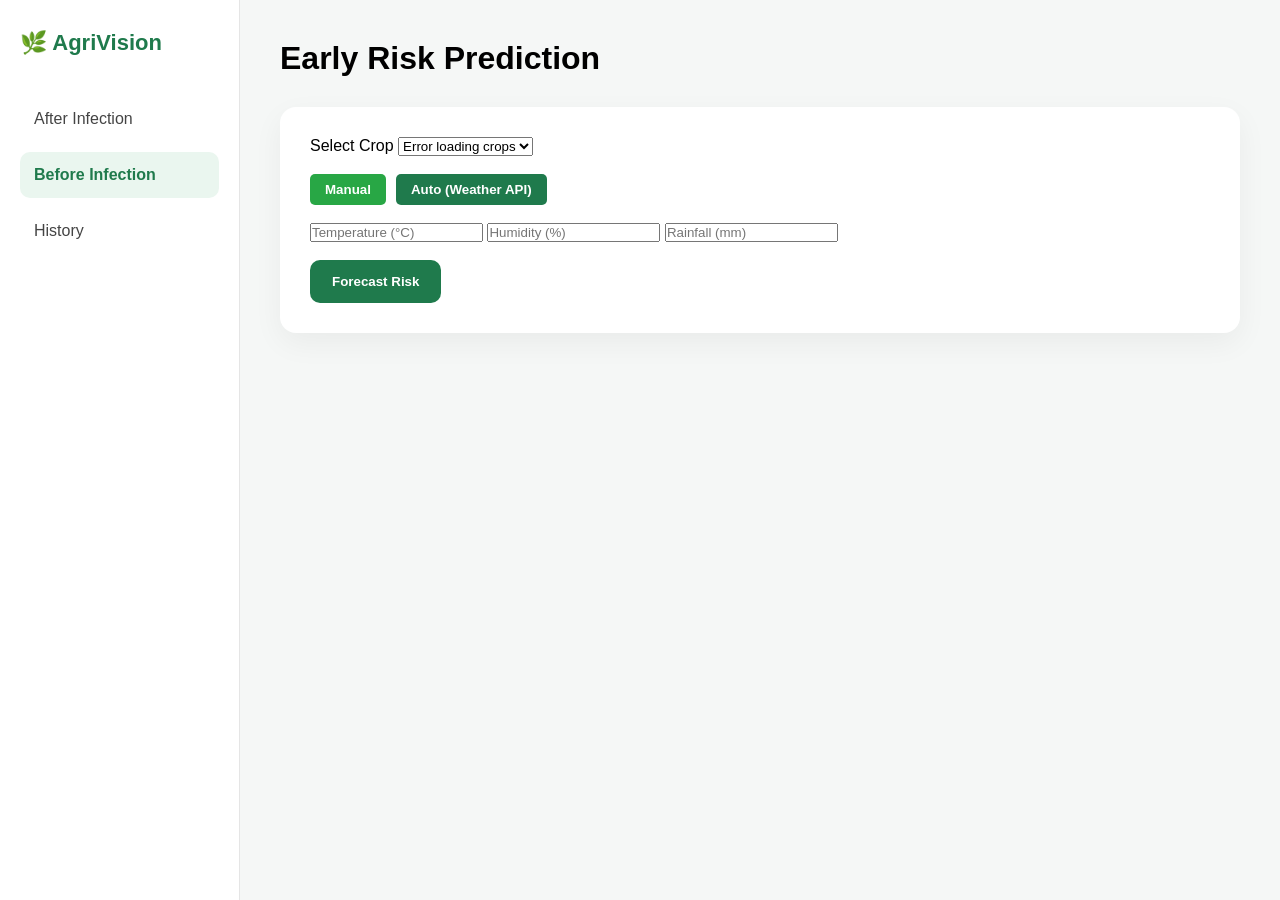
==== frontend/before.html @ c820f47a "Update before.html" ====
<!DOCTYPE html>
<html>
<head>
  <title>AgriVision - Before Infection</title>
  <link rel="stylesheet" href="style.css">
</head>
<body>

<div class="sidebar">
  <div class="logo">🌿 AgriVision</div>
  <a href="index.html" class="nav-item">After Infection</a>
  <a href="before.html" class="nav-item active">Before Infection</a>
  <a href="history.html" class="nav-item">History</a>
</div>

<div class="main">
  <h1>Early Risk Prediction</h1>

  <div class="card">

    <!-- Crop Dropdown -->
    <label>Select Crop</label>
    <select id="crop">
      <option>Loading crops...</option>
    </select>

    <br><br>

    <!-- Mode Toggle -->
    <div class="mode-toggle">
      <button onclick="setManualMode()" id="manualBtn" class="active-mode">
        Manual
      </button>
      <button onclick="setAutoMode()" id="autoBtn">
        Auto (Weather API)
      </button>
    </div>

    <br>

    <!-- MANUAL INPUTS -->
    <div id="manualSection">
      <input type="number" id="temp" placeholder="Temperature (°C)">
      <input type="number" id="humidity" placeholder="Humidity (%)">
      <input type="number" id="rainfall" placeholder="Rainfall (mm)">
    </div>

    <!-- AUTO WEATHER -->
   <div id="autoSection" style="display:none;">
  <button onclick="getCurrentLocationWeather()">
    Use My Current Location
  </button>

  <p id="weatherInfo"></p>
</div>

    <br>

    <button onclick="predictRisk()">Forecast Risk</button>

    <div id="riskResult"></div>

  </div>
</div>

<script src="script.js"></script>
</body>
</html>
---- frontend/style.css ----
* {
  margin: 0;
  padding: 0;
  box-sizing: border-box;
  font-family: "Inter", sans-serif;
}

body {
  display: flex;
  background: #f5f7f6;
}

/* Sidebar */
.sidebar {
  width: 240px;
  height: 100vh;
  background: white;
  padding: 30px 20px;
  border-right: 1px solid #e5e5e5;
}

.logo {
  font-size: 22px;
  font-weight: bold;
  color: #1f7a4c;
  margin-bottom: 40px;
}

.nav-item {
  display: block;
  padding: 14px;
  border-radius: 10px;
  text-decoration: none;
  color: #444;
  margin-bottom: 10px;
  transition: 0.3s ease;
}

.nav-item:hover {
  background: #eaf6ef;
}

.active {
  background: #eaf6ef;
  color: #1f7a4c;
  font-weight: 600;
}

/* Main */
.main {
  flex: 1;
  padding: 40px;
}

h1 {
  font-size: 32px;
  margin-bottom: 30px;
}

/* Card */
.card {
  background: white;
  padding: 30px;
  border-radius: 16px;
  box-shadow: 0px 10px 30px rgba(0,0,0,0.05);
  margin-bottom: 30px;
}

/* Upload */
.upload-box {
  border: 2px dashed #cde8d8;
  padding: 50px;
  text-align: center;
  border-radius: 16px;
  cursor: pointer;
  margin-bottom: 20px;
}

/* Button */
button {
  background: #1f7a4c;
  color: white;
  border: none;
  padding: 14px 22px;
  border-radius: 10px;
  cursor: pointer;
  font-weight: 600;
  transition: 0.3s;
}

button:hover {
  background: #17633d;
}

/* Result Card */
.result-card {
  margin-top: 30px;
  padding: 30px;
  border-radius: 20px;
  color: white;
  display: flex;
  align-items: center;
  justify-content: space-between;
}

.low {
  background: linear-gradient(135deg, #1f7a4c, #2ecc71);
}

.high {
  background: linear-gradient(135deg, #d63031, #ff7675);
}

/* Circular Progress */
.progress-circle {
  width: 140px;
  height: 140px;
  border-radius: 50%;
  background: conic-gradient(#ffffff 0%, rgba(255,255,255,0.2) 0%);
  display: flex;
  align-items: center;
  justify-content: center;
  font-size: 26px;
  font-weight: bold;
}

.progress-container {
  position: relative;
  width: 150px;
  height: 150px;
}

.progress-text {
  position: absolute;
  top: 55px;
  left: 50px;
  font-size: 20px;
  font-weight: bold;
}
.mode-toggle {
  display: flex;
  gap: 10px;
}

.mode-toggle button {
  padding: 8px 15px;
  border: none;
  cursor: pointer;
  border-radius: 5px;
}

.active-mode {
  background-color: #28a745;
  color: white;
}


.upload-box {
  border: 2px dashed #4CAF50;
  padding: 30px;
  text-align: center;
  border-radius: 12px;
  margin-bottom: 20px;
  background-color: #f9fff9;
}

.preview-container {
  margin-top: 20px;
}

.preview-container img {
  max-width: 300px;
  border-radius: 10px;
  box-shadow: 0 4px 12px rgba(0,0,0,0.2);
}
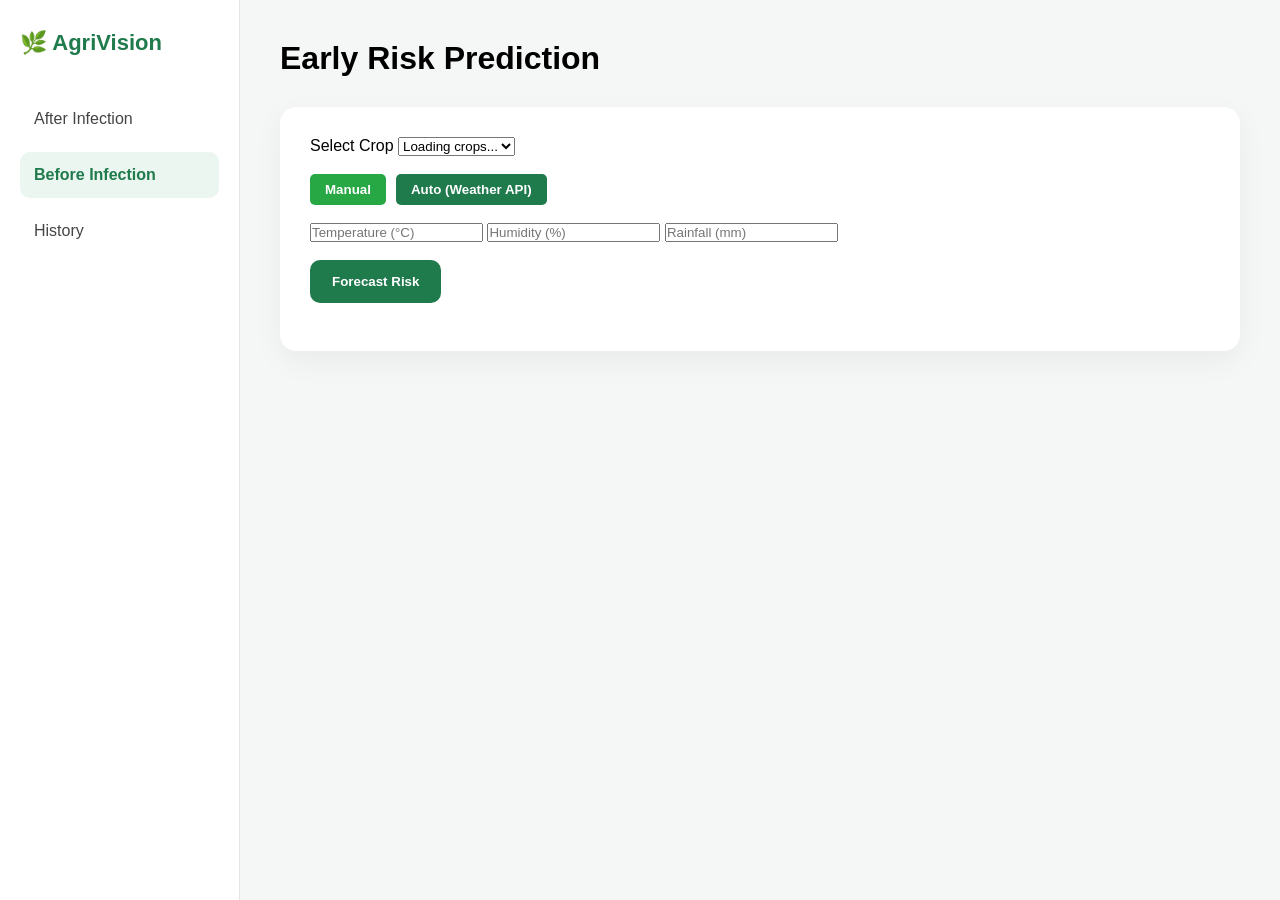
==== commit 75d4cc42: "Update before.html" ====
--- a/frontend/before.html
+++ b/frontend/before.html
@@ -2,6 +2,8 @@
 <html>
 <head>
   <title>AgriVision - Before Infection</title>
+  <meta charset="UTF-8">
+  <meta name="viewport" content="width=device-width, initial-scale=1.0">
   <link rel="stylesheet" href="style.css">
 </head>
 <body>
@@ -18,7 +20,7 @@
 
   <div class="card">
 
-    <!-- Crop Dropdown -->
+    <!-- Dynamic Crop Dropdown (Loaded from /risk_crops/) -->
     <label>Select Crop</label>
     <select id="crop">
       <option>Loading crops...</option>
@@ -28,10 +30,16 @@
 
     <!-- Mode Toggle -->
     <div class="mode-toggle">
-      <button onclick="setManualMode()" id="manualBtn" class="active-mode">
+      <button 
+        onclick="setManualMode()" 
+        id="manualBtn" 
+        class="active-mode">
         Manual
       </button>
-      <button onclick="setAutoMode()" id="autoBtn">
+
+      <button 
+        onclick="setAutoMode()" 
+        id="autoBtn">
         Auto (Weather API)
       </button>
     </div>
@@ -40,23 +48,44 @@
 
     <!-- MANUAL INPUTS -->
     <div id="manualSection">
-      <input type="number" id="temp" placeholder="Temperature (°C)">
-      <input type="number" id="humidity" placeholder="Humidity (%)">
-      <input type="number" id="rainfall" placeholder="Rainfall (mm)">
+      <input 
+        type="number" 
+        id="temp" 
+        placeholder="Temperature (°C)" 
+        step="0.1"
+      >
+      <input 
+        type="number" 
+        id="humidity" 
+        placeholder="Humidity (%)"
+        step="0.1"
+      >
+      <input 
+        type="number" 
+        id="rainfall" 
+        placeholder="Rainfall (mm)"
+        step="0.1"
+      >
     </div>
 
-    <!-- AUTO WEATHER -->
-   <div id="autoSection" style="display:none;">
-  <button onclick="getCurrentLocationWeather()">
-    Use My Current Location
-  </button>
+    <!-- AUTO WEATHER SECTION -->
+    <div id="autoSection" style="display:none;">
+      
+      <button onclick="getCurrentLocationWeather()">
+        Use My Current Location
+      </button>
 
-  <p id="weatherInfo"></p>
-</div>
+      <p id="weatherInfo" style="margin-top:10px;"></p>
+
+    </div>
 
     <br>
 
-    <button onclick="predictRisk()">Forecast Risk</button>
+    <button onclick="predictRisk()">
+      Forecast Risk
+    </button>
+
+    <br><br>
 
     <div id="riskResult"></div>
 
@@ -64,5 +93,6 @@
 </div>
 
 <script src="script.js"></script>
+
 </body>
 </html>
--- a/frontend/style.css
+++ b/frontend/style.css
@@ -173,3 +173,12 @@
   border-radius: 10px;
   box-shadow: 0 4px 12px rgba(0,0,0,0.2);
 }
+
+.history-card {
+  background: #ffffff;
+  padding: 15px;
+  margin-top: 15px;
+  border-radius: 10px;
+  box-shadow: 0 2px 8px rgba(0,0,0,0.1);
+  color: #333;
+}
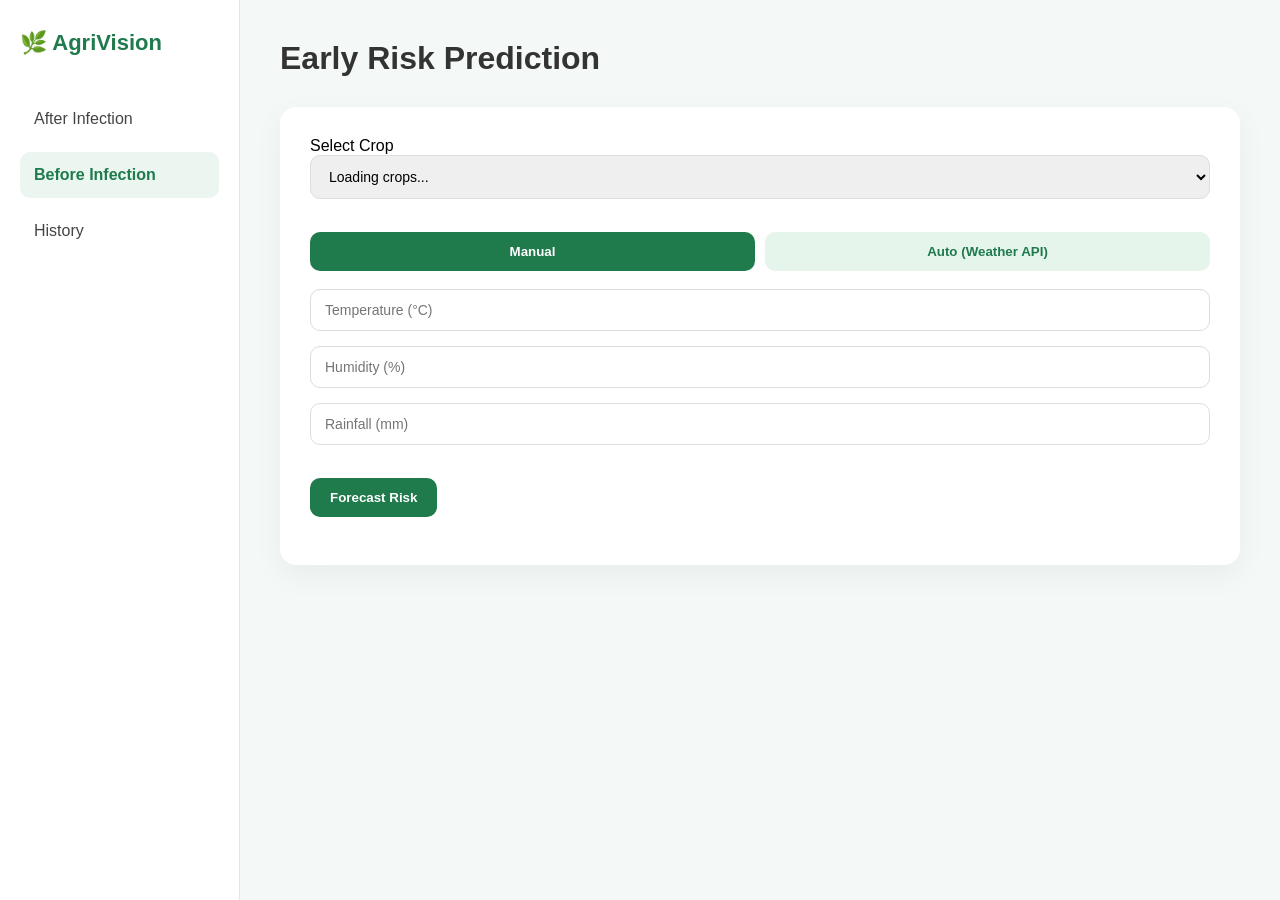
==== commit ced90a21: "Update before.html" ====
--- a/frontend/before.html
+++ b/frontend/before.html
@@ -22,9 +22,9 @@
 
     <!-- Dynamic Crop Dropdown (Loaded from /risk_crops/) -->
     <label>Select Crop</label>
-    <select id="crop">
-      <option>Loading crops...</option>
-    </select>
+<select id="beforeCrop">
+  <option>Loading crops...</option>
+</select>
 
     <br><br>
 
--- a/frontend/style.css
+++ b/frontend/style.css
@@ -1,3 +1,6 @@
+/* =========================
+   GLOBAL
+========================= */
 * {
   margin: 0;
   padding: 0;
@@ -7,21 +10,25 @@
 
 body {
   display: flex;
-  background: #f5f7f6;
-}
-
-/* Sidebar */
+  background: #f4f8f6;
+  min-height: 100vh;
+}
+
+/* =========================
+   SIDEBAR
+========================= */
 .sidebar {
   width: 240px;
-  height: 100vh;
-  background: white;
+  min-height: 100vh;
+  background: #ffffff;
   padding: 30px 20px;
-  border-right: 1px solid #e5e5e5;
+  border-right: 1px solid #e6e6e6;
+  transition: 0.3s;
 }
 
 .logo {
   font-size: 22px;
-  font-weight: bold;
+  font-weight: 700;
   color: #1f7a4c;
   margin-bottom: 40px;
 }
@@ -46,7 +53,9 @@
   font-weight: 600;
 }
 
-/* Main */
+/* =========================
+   MAIN CONTENT
+========================= */
 .main {
   flex: 1;
   padding: 40px;
@@ -55,33 +64,52 @@
 h1 {
   font-size: 32px;
   margin-bottom: 30px;
-}
-
-/* Card */
+  color: #333;
+}
+
+/* =========================
+   CARD
+========================= */
 .card {
-  background: white;
+  background: #ffffff;
   padding: 30px;
   border-radius: 16px;
   box-shadow: 0px 10px 30px rgba(0,0,0,0.05);
   margin-bottom: 30px;
-}
-
-/* Upload */
-.upload-box {
-  border: 2px dashed #cde8d8;
-  padding: 50px;
-  text-align: center;
-  border-radius: 16px;
-  cursor: pointer;
-  margin-bottom: 20px;
-}
-
-/* Button */
+  transition: 0.3s;
+}
+
+.card:hover {
+  transform: translateY(-2px);
+}
+
+/* =========================
+   INPUTS
+========================= */
+input, select {
+  width: 100%;
+  padding: 12px 14px;
+  margin-bottom: 15px;
+  border-radius: 10px;
+  border: 1px solid #ddd;
+  font-size: 14px;
+  outline: none;
+  transition: 0.2s;
+}
+
+input:focus, select:focus {
+  border-color: #1f7a4c;
+  box-shadow: 0 0 0 3px rgba(31,122,76,0.1);
+}
+
+/* =========================
+   BUTTON
+========================= */
 button {
   background: #1f7a4c;
   color: white;
   border: none;
-  padding: 14px 22px;
+  padding: 12px 20px;
   border-radius: 10px;
   cursor: pointer;
   font-weight: 600;
@@ -90,17 +118,67 @@
 
 button:hover {
   background: #17633d;
-}
-
-/* Result Card */
+  transform: translateY(-2px);
+}
+
+/* =========================
+   MODE TOGGLE
+========================= */
+.mode-toggle {
+  display: flex;
+  gap: 10px;
+}
+
+.mode-toggle button {
+  flex: 1;
+  background: #e6f5ec;
+  color: #1f7a4c;
+}
+
+.active-mode {
+  background-color: #1f7a4c !important;
+  color: white !important;
+}
+
+/* =========================
+   UPLOAD BOX
+========================= */
+.upload-box {
+  border: 2px dashed #4CAF50;
+  padding: 40px;
+  text-align: center;
+  border-radius: 16px;
+  margin-bottom: 20px;
+  background-color: #f9fff9;
+  transition: 0.3s;
+}
+
+.upload-box:hover {
+  background-color: #f0fff5;
+}
+
+.preview-container {
+  margin-top: 20px;
+}
+
+.preview-container img {
+  max-width: 300px;
+  border-radius: 12px;
+  box-shadow: 0 6px 18px rgba(0,0,0,0.15);
+}
+
+/* =========================
+   RESULT CARD
+========================= */
 .result-card {
   margin-top: 30px;
-  padding: 30px;
-  border-radius: 20px;
+  padding: 25px;
+  border-radius: 18px;
   color: white;
   display: flex;
   align-items: center;
   justify-content: space-between;
+  animation: fadeIn 0.4s ease-in-out;
 }
 
 .low {
@@ -111,74 +189,78 @@
   background: linear-gradient(135deg, #d63031, #ff7675);
 }
 
-/* Circular Progress */
+/* =========================
+   PROGRESS CIRCLE
+========================= */
 .progress-circle {
-  width: 140px;
-  height: 140px;
+  width: 120px;
+  height: 120px;
   border-radius: 50%;
-  background: conic-gradient(#ffffff 0%, rgba(255,255,255,0.2) 0%);
+  background: conic-gradient(
+    rgba(255,255,255,0.9) var(--percent),
+    rgba(255,255,255,0.2) var(--percent)
+  );
   display: flex;
   align-items: center;
   justify-content: center;
-  font-size: 26px;
+  font-size: 22px;
   font-weight: bold;
 }
 
-.progress-container {
-  position: relative;
-  width: 150px;
-  height: 150px;
-}
-
-.progress-text {
-  position: absolute;
-  top: 55px;
-  left: 50px;
-  font-size: 20px;
-  font-weight: bold;
-}
-.mode-toggle {
-  display: flex;
-  gap: 10px;
-}
-
-.mode-toggle button {
-  padding: 8px 15px;
-  border: none;
-  cursor: pointer;
-  border-radius: 5px;
-}
-
-.active-mode {
-  background-color: #28a745;
-  color: white;
-}
-
-
-.upload-box {
-  border: 2px dashed #4CAF50;
-  padding: 30px;
-  text-align: center;
-  border-radius: 12px;
-  margin-bottom: 20px;
-  background-color: #f9fff9;
-}
-
-.preview-container {
-  margin-top: 20px;
-}
-
-.preview-container img {
-  max-width: 300px;
-  border-radius: 10px;
-  box-shadow: 0 4px 12px rgba(0,0,0,0.2);
-}
-
+/* =========================
+   HISTORY
+========================= */
 .history-card {
   background: #ffffff;
-  padding: 15px;
+  padding: 20px;
   margin-top: 15px;
-  border-radius: 10px;
-  box-shadow: 0 2px 8px rgba(0,0,0,0.1);
+  border-radius: 14px;
+  box-shadow: 0 3px 10px rgba(0,0,0,0.08);
   color: #333;
-}
+  transition: 0.3s;
+}
+
+.history-card:hover {
+  transform: translateY(-3px);
+}
+
+/* =========================
+   ANIMATIONS
+========================= */
+@keyframes fadeIn {
+  from { opacity: 0; transform: translateY(10px); }
+  to { opacity: 1; transform: translateY(0); }
+}
+
+/* =========================
+   RESPONSIVE DESIGN
+========================= */
+@media (max-width: 768px) {
+
+  body {
+    flex-direction: column;
+  }
+
+  .sidebar {
+    width: 100%;
+    height: auto;
+    display: flex;
+    justify-content: space-around;
+    border-right: none;
+    border-bottom: 1px solid #e6e6e6;
+  }
+
+  .main {
+    padding: 20px;
+  }
+
+  .result-card {
+    flex-direction: column;
+    text-align: center;
+    gap: 15px;
+  }
+
+  .progress-circle {
+    margin-bottom: 10px;
+  }
+}
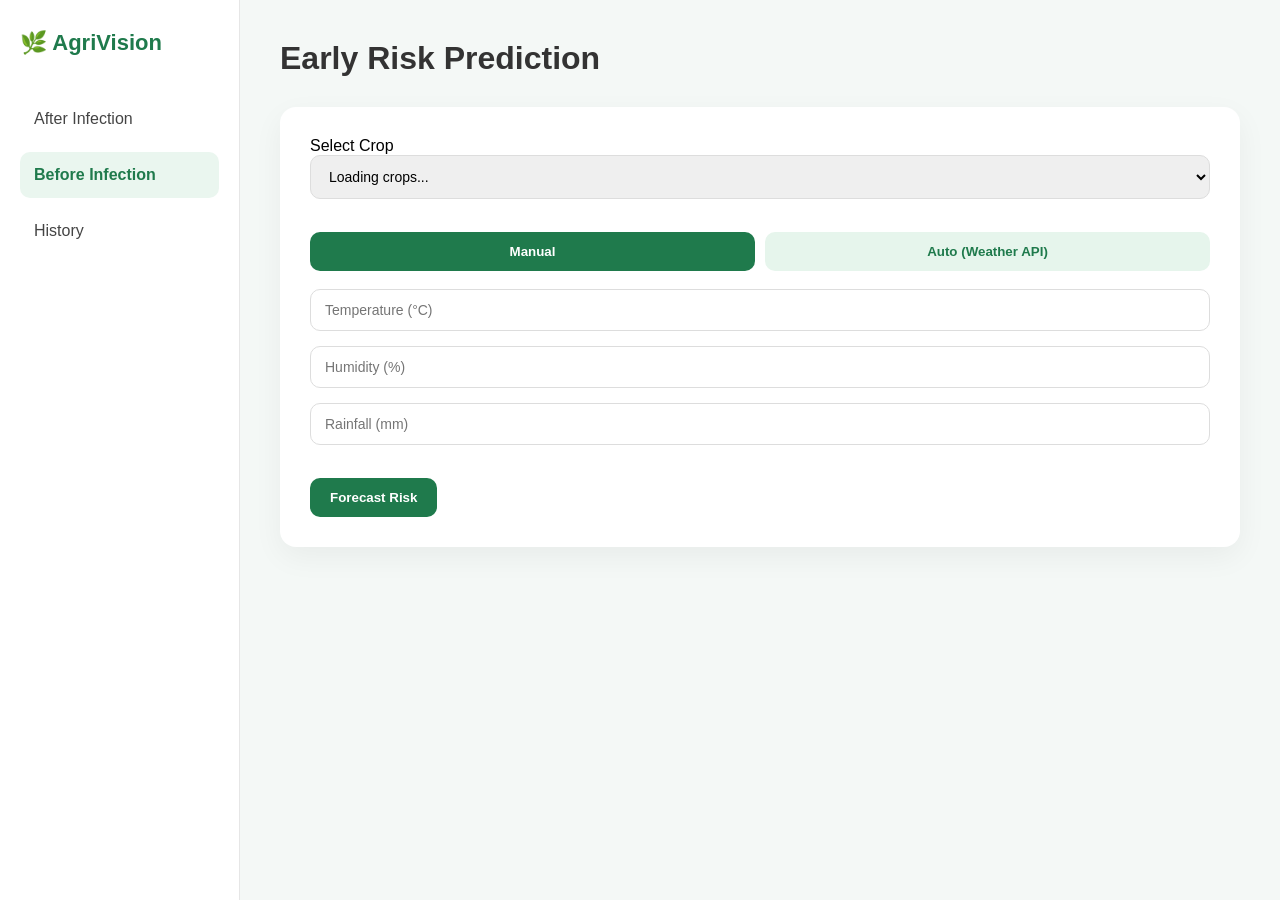
==== commit 28ccc798: "Update before.html" ====
--- a/frontend/before.html
+++ b/frontend/before.html
@@ -2,8 +2,6 @@
 <html>
 <head>
   <title>AgriVision - Before Infection</title>
-  <meta charset="UTF-8">
-  <meta name="viewport" content="width=device-width, initial-scale=1.0">
   <link rel="stylesheet" href="style.css">
 </head>
 <body>
@@ -20,26 +18,20 @@
 
   <div class="card">
 
-    <!-- Dynamic Crop Dropdown (Loaded from /risk_crops/) -->
+    <!-- Crop Dropdown -->
     <label>Select Crop</label>
-<select id="beforeCrop">
-  <option>Loading crops...</option>
-</select>
+    <select id="crop">
+      <option>Loading crops...</option>
+    </select>
 
     <br><br>
 
     <!-- Mode Toggle -->
     <div class="mode-toggle">
-      <button 
-        onclick="setManualMode()" 
-        id="manualBtn" 
-        class="active-mode">
+      <button onclick="setManualMode()" id="manualBtn" class="active-mode">
         Manual
       </button>
-
-      <button 
-        onclick="setAutoMode()" 
-        id="autoBtn">
+      <button onclick="setAutoMode()" id="autoBtn">
         Auto (Weather API)
       </button>
     </div>
@@ -48,44 +40,23 @@
 
     <!-- MANUAL INPUTS -->
     <div id="manualSection">
-      <input 
-        type="number" 
-        id="temp" 
-        placeholder="Temperature (°C)" 
-        step="0.1"
-      >
-      <input 
-        type="number" 
-        id="humidity" 
-        placeholder="Humidity (%)"
-        step="0.1"
-      >
-      <input 
-        type="number" 
-        id="rainfall" 
-        placeholder="Rainfall (mm)"
-        step="0.1"
-      >
+      <input type="number" id="temp" placeholder="Temperature (°C)">
+      <input type="number" id="humidity" placeholder="Humidity (%)">
+      <input type="number" id="rainfall" placeholder="Rainfall (mm)">
     </div>
 
-    <!-- AUTO WEATHER SECTION -->
-    <div id="autoSection" style="display:none;">
-      
-      <button onclick="getCurrentLocationWeather()">
-        Use My Current Location
-      </button>
+    <!-- AUTO WEATHER -->
+   <div id="autoSection" style="display:none;">
+  <button onclick="getCurrentLocationWeather()">
+    Use My Current Location
+  </button>
 
-      <p id="weatherInfo" style="margin-top:10px;"></p>
-
-    </div>
+  <p id="weatherInfo"></p>
+</div>
 
     <br>
 
-    <button onclick="predictRisk()">
-      Forecast Risk
-    </button>
-
-    <br><br>
+    <button onclick="predictRisk()">Forecast Risk</button>
 
     <div id="riskResult"></div>
 
@@ -93,6 +64,5 @@
 </div>
 
 <script src="script.js"></script>
-
 </body>
 </html>
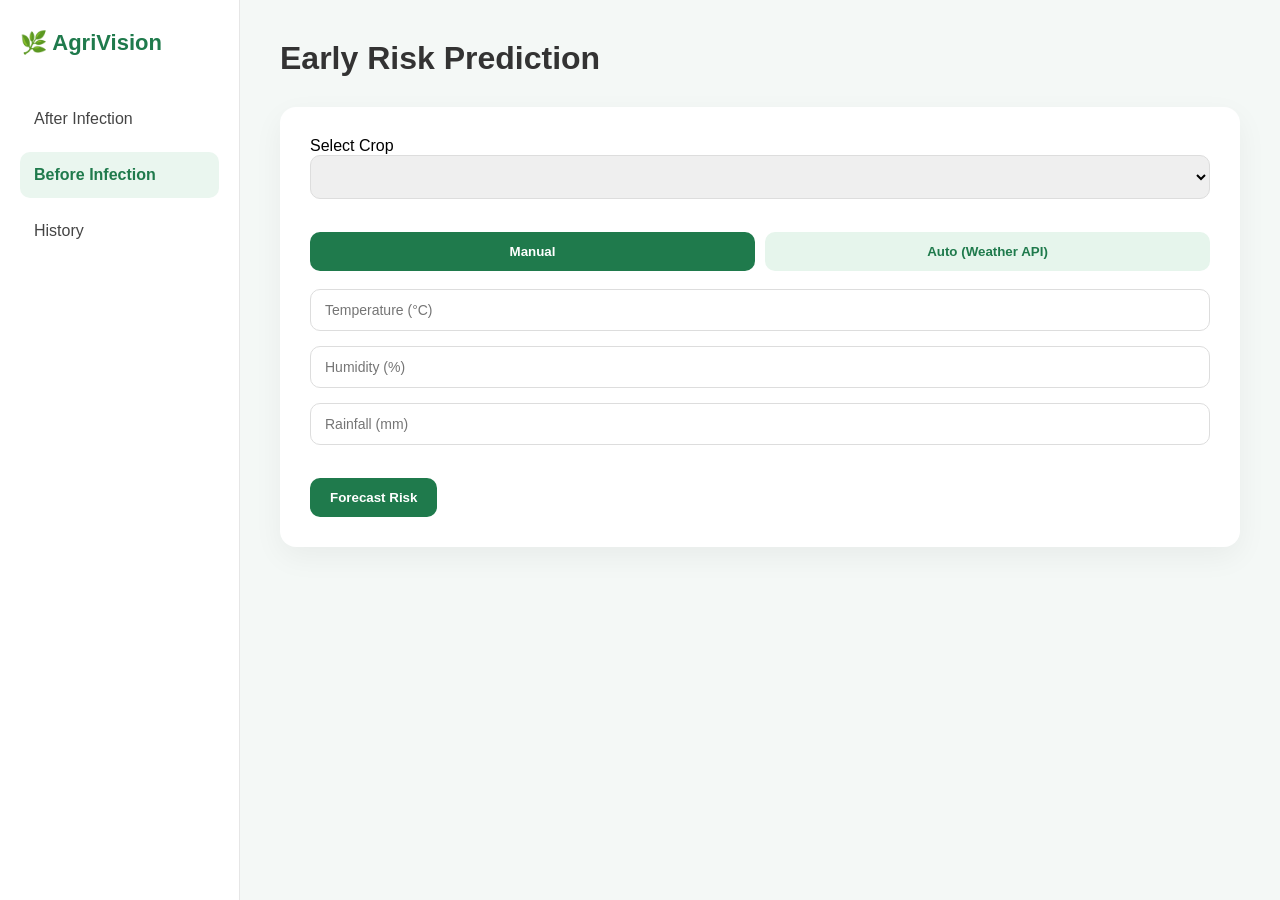
==== commit 61ff25fd: "Update before.html" ====
--- a/frontend/before.html
+++ b/frontend/before.html
@@ -20,9 +20,7 @@
 
     <!-- Crop Dropdown -->
     <label>Select Crop</label>
-    <select id="crop">
-      <option>Loading crops...</option>
-    </select>
+    <select id="crop"></select>
 
     <br><br>
 
@@ -46,16 +44,14 @@
     </div>
 
     <!-- AUTO WEATHER -->
-   <div id="autoSection" style="display:none;">
-  <button onclick="getCurrentLocationWeather()">
-    Use My Current Location
-  </button>
+    <div id="autoSection" style="display:none;">
+      <input type="text" id="city" placeholder="Enter City Name">
+      <button onclick="getWeather()">Fetch Weather</button>
 
-  <p id="weatherInfo"></p>
-</div>
+      <p id="weatherInfo"></p>
+    </div>
 
     <br>
-
     <button onclick="predictRisk()">Forecast Risk</button>
 
     <div id="riskResult"></div>
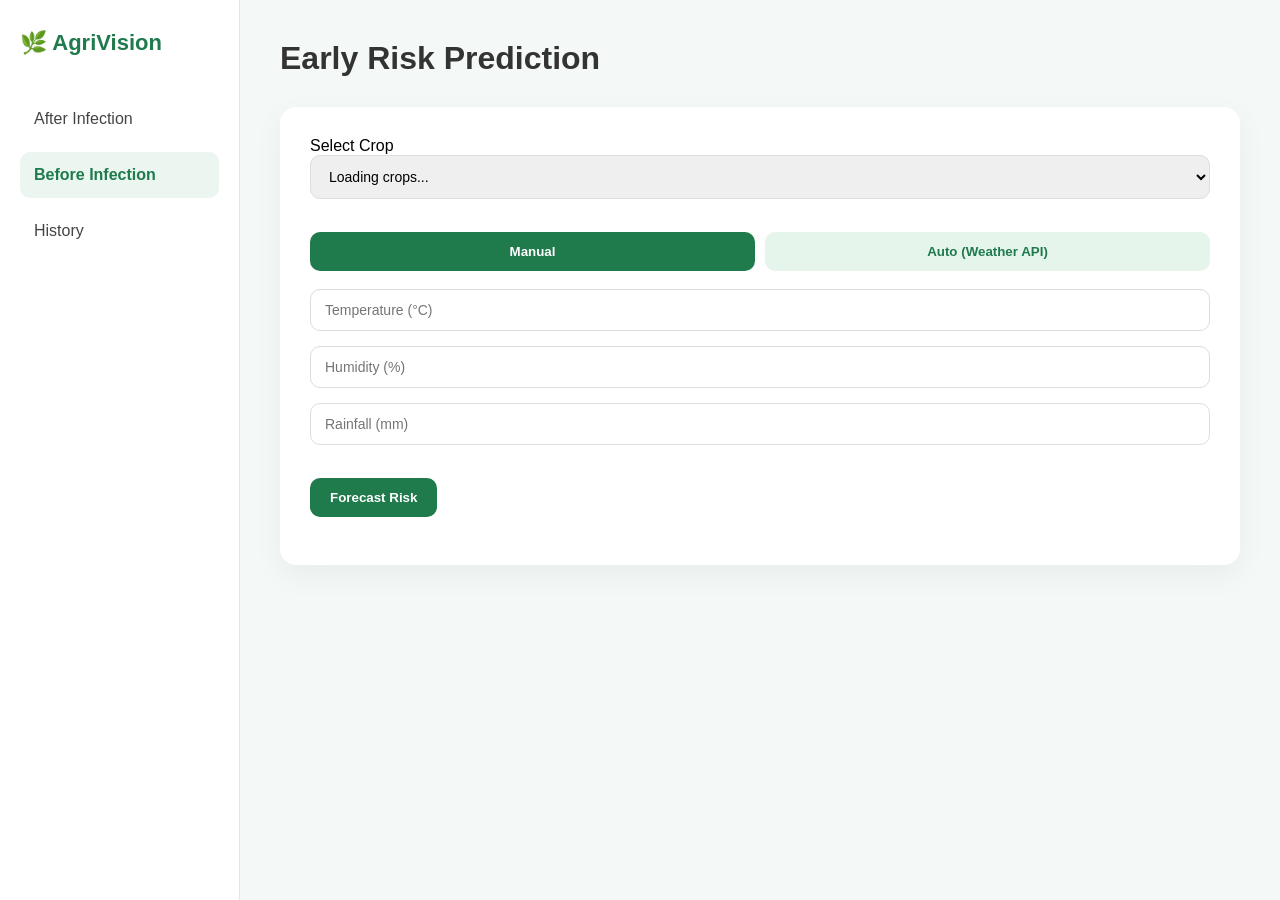
==== commit 3fc68a11: "Update before.html" ====
--- a/frontend/before.html
+++ b/frontend/before.html
@@ -2,6 +2,8 @@
 <html>
 <head>
   <title>AgriVision - Before Infection</title>
+  <meta charset="UTF-8">
+  <meta name="viewport" content="width=device-width, initial-scale=1.0">
   <link rel="stylesheet" href="style.css">
 </head>
 <body>
@@ -18,18 +20,26 @@
 
   <div class="card">
 
-    <!-- Crop Dropdown -->
+    <!-- Dynamic Crop Dropdown (Loaded from /risk_crops/) -->
     <label>Select Crop</label>
-    <select id="crop"></select>
+    <select id="crop">
+      <option>Loading crops...</option>
+    </select>
 
     <br><br>
 
     <!-- Mode Toggle -->
     <div class="mode-toggle">
-      <button onclick="setManualMode()" id="manualBtn" class="active-mode">
+      <button 
+        onclick="setManualMode()" 
+        id="manualBtn" 
+        class="active-mode">
         Manual
       </button>
-      <button onclick="setAutoMode()" id="autoBtn">
+
+      <button 
+        onclick="setAutoMode()" 
+        id="autoBtn">
         Auto (Weather API)
       </button>
     </div>
@@ -38,21 +48,44 @@
 
     <!-- MANUAL INPUTS -->
     <div id="manualSection">
-      <input type="number" id="temp" placeholder="Temperature (°C)">
-      <input type="number" id="humidity" placeholder="Humidity (%)">
-      <input type="number" id="rainfall" placeholder="Rainfall (mm)">
+      <input 
+        type="number" 
+        id="temp" 
+        placeholder="Temperature (°C)" 
+        step="0.1"
+      >
+      <input 
+        type="number" 
+        id="humidity" 
+        placeholder="Humidity (%)"
+        step="0.1"
+      >
+      <input 
+        type="number" 
+        id="rainfall" 
+        placeholder="Rainfall (mm)"
+        step="0.1"
+      >
     </div>
 
-    <!-- AUTO WEATHER -->
+    <!-- AUTO WEATHER SECTION -->
     <div id="autoSection" style="display:none;">
-      <input type="text" id="city" placeholder="Enter City Name">
-      <button onclick="getWeather()">Fetch Weather</button>
+      
+      <button onclick="getCurrentLocationWeather()">
+        Use My Current Location
+      </button>
 
-      <p id="weatherInfo"></p>
+      <p id="weatherInfo" style="margin-top:10px;"></p>
+
     </div>
 
     <br>
-    <button onclick="predictRisk()">Forecast Risk</button>
+
+    <button onclick="predictRisk()">
+      Forecast Risk
+    </button>
+
+    <br><br>
 
     <div id="riskResult"></div>
 
@@ -60,5 +93,6 @@
 </div>
 
 <script src="script.js"></script>
+
 </body>
 </html>
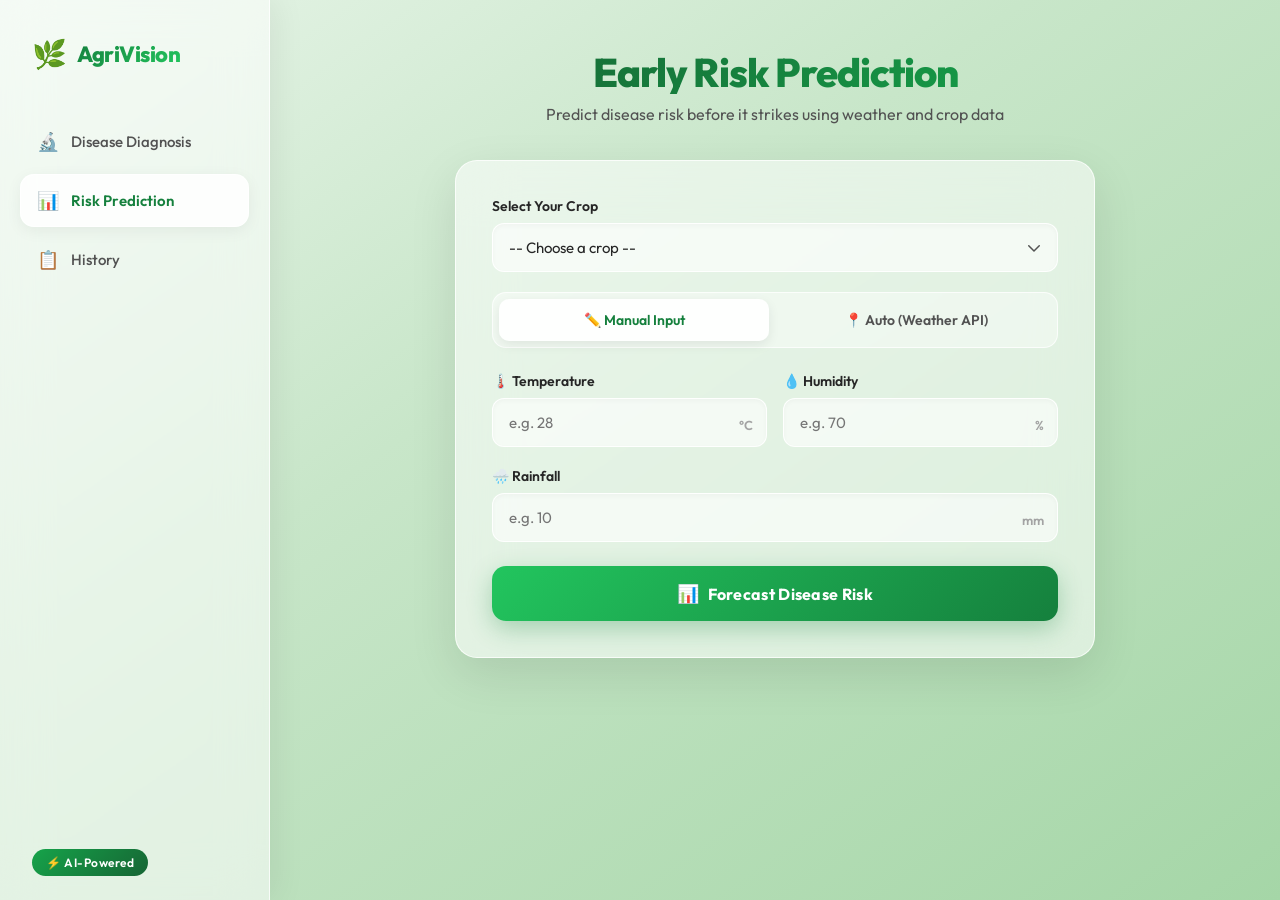
==== commit 8416960b: "feat(dev): Full client-side AI rebuild - Convert app to 100% browser-based AI (no backend required) " ====
--- a/frontend/before.html
+++ b/frontend/before.html
@@ -1,98 +1,141 @@
 <!DOCTYPE html>
-<html>
+<html lang="en">
 <head>
-  <title>AgriVision - Before Infection</title>
   <meta charset="UTF-8">
   <meta name="viewport" content="width=device-width, initial-scale=1.0">
+  <meta name="description" content="AgriVision AI – Predict crop disease risk using weather conditions before infection occurs.">
+  <title>AgriVision – Risk Prediction</title>
+  <link rel="preconnect" href="https://fonts.googleapis.com">
+  <link href="https://fonts.googleapis.com/css2?family=Outfit:wght@300;400;500;600;700;800&display=swap" rel="stylesheet">
   <link rel="stylesheet" href="style.css">
 </head>
 <body>
 
-<div class="sidebar">
-  <div class="logo">🌿 AgriVision</div>
-  <a href="index.html" class="nav-item">After Infection</a>
-  <a href="before.html" class="nav-item active">Before Infection</a>
-  <a href="history.html" class="nav-item">History</a>
+<!-- Sidebar -->
+<nav class="sidebar" id="sidebar">
+  <div class="logo">
+    <span class="logo-icon">🌿</span>
+    <span class="logo-text">AgriVision</span>
+  </div>
+  <div class="nav-group">
+    <a href="index.html" class="nav-item" id="nav-after">
+      <span class="nav-icon">🔬</span>
+      <span>Disease Diagnosis</span>
+    </a>
+    <a href="before.html" class="nav-item active" id="nav-before">
+      <span class="nav-icon">📊</span>
+      <span>Risk Prediction</span>
+    </a>
+    <a href="history.html" class="nav-item" id="nav-history">
+      <span class="nav-icon">📋</span>
+      <span>History</span>
+    </a>
+  </div>
+  <div class="sidebar-footer">
+    <span class="badge-ai">⚡ AI-Powered</span>
+  </div>
+</nav>
+
+<!-- Mobile Header -->
+<div class="mobile-header">
+  <button class="hamburger" onclick="toggleSidebar()" id="hamburgerBtn" aria-label="Toggle menu">
+    <span></span><span></span><span></span>
+  </button>
+  <div class="logo logo-mobile">🌿 AgriVision</div>
 </div>
+<div class="sidebar-overlay" id="sidebarOverlay" onclick="closeSidebar()"></div>
 
-<div class="main">
-  <h1>Early Risk Prediction</h1>
+<!-- Main Content -->
+<main class="main">
+  <div class="page-header">
+    <h1>Early Risk Prediction</h1>
+    <p class="page-subtitle">Predict disease risk before it strikes using weather and crop data</p>
+  </div>
 
   <div class="card">
-
-    <!-- Dynamic Crop Dropdown (Loaded from /risk_crops/) -->
-    <label>Select Crop</label>
-    <select id="crop">
-      <option>Loading crops...</option>
-    </select>
-
-    <br><br>
+    <!-- Crop Selector -->
+    <div class="input-group">
+      <label for="crop">Select Your Crop</label>
+      <select id="crop">
+        <option value="">-- Choose a crop --</option>
+      </select>
+    </div>
 
     <!-- Mode Toggle -->
     <div class="mode-toggle">
-      <button 
-        onclick="setManualMode()" 
-        id="manualBtn" 
-        class="active-mode">
-        Manual
+      <button class="mode-btn active-mode" id="manualBtn" onclick="setManualMode()">
+        ✏️ Manual Input
       </button>
-
-      <button 
-        onclick="setAutoMode()" 
-        id="autoBtn">
-        Auto (Weather API)
+      <button class="mode-btn" id="autoBtn" onclick="setAutoMode()">
+        📍 Auto (Weather API)
       </button>
     </div>
 
-    <br>
-
-    <!-- MANUAL INPUTS -->
-    <div id="manualSection">
-      <input 
-        type="number" 
-        id="temp" 
-        placeholder="Temperature (°C)" 
-        step="0.1"
-      >
-      <input 
-        type="number" 
-        id="humidity" 
-        placeholder="Humidity (%)"
-        step="0.1"
-      >
-      <input 
-        type="number" 
-        id="rainfall" 
-        placeholder="Rainfall (mm)"
-        step="0.1"
-      >
+    <!-- Manual Inputs -->
+    <div id="manualSection" class="weather-section">
+      <div class="input-row">
+        <div class="input-group">
+          <label for="temp">🌡️ Temperature</label>
+          <input type="number" id="temp" placeholder="e.g. 28" step="0.1" min="-20" max="60">
+          <span class="input-unit">°C</span>
+        </div>
+        <div class="input-group">
+          <label for="humidity">💧 Humidity</label>
+          <input type="number" id="humidity" placeholder="e.g. 70" step="0.1" min="0" max="100">
+          <span class="input-unit">%</span>
+        </div>
+      </div>
+      <div class="input-group">
+        <label for="rainfall">🌧️ Rainfall</label>
+        <input type="number" id="rainfall" placeholder="e.g. 10" step="0.1" min="0" max="500">
+        <span class="input-unit">mm</span>
+      </div>
     </div>
 
-    <!-- AUTO WEATHER SECTION -->
-    <div id="autoSection" style="display:none;">
-      
-      <button onclick="getCurrentLocationWeather()">
-        Use My Current Location
+    <!-- Auto Weather Section -->
+    <div id="autoSection" style="display:none;" class="weather-section">
+      <button class="btn-secondary" onclick="getCurrentLocationWeather()">
+        📍 Use My Current Location
       </button>
-
-      <p id="weatherInfo" style="margin-top:10px;"></p>
-
+      <div class="weather-card" id="weatherCard" style="display:none;">
+        <div class="weather-item" id="weatherInfo"></div>
+        <div class="weather-grid">
+          <div class="weather-stat">
+            <span class="stat-label">Temperature</span>
+            <span class="stat-value" id="tempDisplay">--</span>
+          </div>
+          <div class="weather-stat">
+            <span class="stat-label">Humidity</span>
+            <span class="stat-value" id="humDisplay">--</span>
+          </div>
+          <div class="weather-stat">
+            <span class="stat-label">Rainfall</span>
+            <span class="stat-value" id="rainDisplay">--</span>
+          </div>
+        </div>
+        <input type="hidden" id="temp">
+        <input type="hidden" id="humidity">
+        <input type="hidden" id="rainfall">
+      </div>
     </div>
 
-    <br>
-
-    <button onclick="predictRisk()">
-      Forecast Risk
+    <button class="btn-primary" onclick="predictRisk()">
+      <span class="btn-icon">📊</span> Forecast Disease Risk
     </button>
 
-    <br><br>
+    <!-- Loading -->
+    <div class="spinner-container" id="riskSpinner" style="display:none;">
+      <div class="spinner"></div>
+      <p>Analyzing risk factors...</p>
+    </div>
 
+    <!-- Result -->
     <div id="riskResult"></div>
+  </div>
+</main>
 
-  </div>
-</div>
-
+<script src="disease_data.js"></script>
+<script src="risk_model.js"></script>
 <script src="script.js"></script>
-
 </body>
 </html>
--- a/frontend/style.css
+++ b/frontend/style.css
@@ -1,266 +1,838 @@
-/* =========================
-   GLOBAL
-========================= */
-* {
-  margin: 0;
+@import url('https://fonts.googleapis.com/css2?family=Outfit:wght@300;400;500;600;700;800&display=swap');
+
+/* =============================================
+   DESIGN TOKENS
+============================================= */
+:root {
+  --green-50:  #f0fdf4;
+  --green-100: #dcfce7;
+  --green-200: #bbf7d0;
+  --green-400: #4ade80;
+  --green-500: #22c55e;
+  --green-600: #16a34a;
+  --green-700: #15803d;
+  --green-800: #166534;
+  --green-900: #14532d;
+
+  --red-400: #f87171;
+  --red-500: #ef4444;
+  --red-600: #dc2626;
+
+  --amber-400: #fbbf24;
+  --amber-500: #f59e0b;
+
+  --neutral-50:  #fafafa;
+  --neutral-100: #f5f5f5;
+  --neutral-200: #e5e5e5;
+  --neutral-400: #a3a3a3;
+  --neutral-600: #525252;
+  --neutral-800: #262626;
+  --neutral-900: #171717;
+
+  --sidebar-w: 270px;
+  --card-radius: 22px;
+  --glass: rgba(255,255,255,0.55);
+  --glass-border: rgba(255,255,255,0.75);
+  --glass-shadow: 0 16px 48px rgba(0,0,0,0.10);
+  --transition: all 0.3s cubic-bezier(0.4,0,0.2,1);
+}
+
+/* =============================================
+   GLOBAL RESET
+============================================= */
+*, *::before, *::after {
+  margin: 0; padding: 0;
+  box-sizing: border-box;
+}
+
+html { scroll-behavior: smooth; }
+
+body {
+  font-family: 'Outfit', sans-serif;
+  display: flex;
+  min-height: 100vh;
+  background: linear-gradient(145deg, #e8f5e9 0%, #c8e6c9 40%, #a5d6a7 100%);
+  background-attachment: fixed;
+  color: var(--neutral-800);
+  overflow-x: hidden;
+}
+
+/* =============================================
+   SIDEBAR
+============================================= */
+.sidebar {
+  width: var(--sidebar-w);
+  min-height: 100vh;
+  background: var(--glass);
+  backdrop-filter: blur(24px);
+  -webkit-backdrop-filter: blur(24px);
+  border-right: 1px solid var(--glass-border);
+  padding: 36px 20px 24px;
+  display: flex;
+  flex-direction: column;
+  gap: 0;
+  box-shadow: 4px 0 32px rgba(0,0,0,0.07);
+  position: sticky;
+  top: 0;
+  height: 100vh;
+  z-index: 100;
+  transition: var(--transition);
+}
+
+.logo {
+  display: flex;
+  align-items: center;
+  gap: 10px;
+  padding: 0 12px;
+  margin-bottom: 44px;
+}
+
+.logo-icon { font-size: 28px; }
+.logo-text {
+  font-size: 22px;
+  font-weight: 800;
+  background: linear-gradient(135deg, var(--green-700), var(--green-500));
+  -webkit-background-clip: text;
+  -webkit-text-fill-color: transparent;
+  background-clip: text;
+  letter-spacing: -0.5px;
+}
+
+.nav-group { flex: 1; display: flex; flex-direction: column; gap: 6px; }
+
+.nav-item {
+  display: flex;
+  align-items: center;
+  gap: 12px;
+  padding: 14px 16px;
+  border-radius: 14px;
+  text-decoration: none;
+  font-size: 15px;
+  font-weight: 500;
+  color: var(--neutral-600);
+  transition: var(--transition);
+  border: 1px solid transparent;
+}
+
+.nav-icon { font-size: 18px; }
+
+.nav-item:hover {
+  background: rgba(255,255,255,0.7);
+  color: var(--green-700);
+  transform: translateX(4px);
+  border-color: var(--glass-border);
+}
+
+.nav-item.active {
+  background: rgba(255,255,255,0.85);
+  color: var(--green-700);
+  font-weight: 600;
+  border-color: var(--glass-border);
+  box-shadow: 0 4px 16px rgba(0,0,0,0.06);
+}
+
+.sidebar-footer { margin-top: auto; padding: 0 12px; }
+.badge-ai {
+  display: inline-block;
+  background: linear-gradient(135deg, var(--green-600), var(--green-800));
+  color: #fff;
+  font-size: 12px;
+  font-weight: 600;
+  padding: 6px 14px;
+  border-radius: 999px;
+  letter-spacing: 0.5px;
+}
+
+/* =============================================
+   MOBILE HEADER
+============================================= */
+.mobile-header {
+  display: none;
+  align-items: center;
+  justify-content: space-between;
+  padding: 16px 20px;
+  background: var(--glass);
+  backdrop-filter: blur(20px);
+  -webkit-backdrop-filter: blur(20px);
+  border-bottom: 1px solid var(--glass-border);
+  position: sticky;
+  top: 0;
+  z-index: 200;
+}
+
+.logo-mobile { font-size: 18px; font-weight: 700; color: var(--green-700); }
+
+.hamburger {
+  width: 40px; height: 40px;
+  background: rgba(255,255,255,0.6);
+  border: 1px solid var(--glass-border);
+  border-radius: 10px;
+  display: flex;
+  flex-direction: column;
+  align-items: center;
+  justify-content: center;
+  gap: 5px;
+  cursor: pointer;
   padding: 0;
-  box-sizing: border-box;
-  font-family: "Inter", sans-serif;
-}
-
-body {
-  display: flex;
-  background: #f4f8f6;
-  min-height: 100vh;
-}
-
-/* =========================
-   SIDEBAR
-========================= */
-.sidebar {
-  width: 240px;
-  min-height: 100vh;
-  background: #ffffff;
-  padding: 30px 20px;
-  border-right: 1px solid #e6e6e6;
-  transition: 0.3s;
-}
-
-.logo {
+}
+.hamburger span {
+  display: block;
+  width: 18px; height: 2px;
+  background: var(--green-700);
+  border-radius: 2px;
+  transition: var(--transition);
+}
+
+.sidebar-overlay {
+  display: none;
+  position: fixed;
+  inset: 0;
+  background: rgba(0,0,0,0.35);
+  z-index: 150;
+  opacity: 0;
+  transition: opacity 0.3s;
+}
+.sidebar-overlay.visible { display: block; opacity: 1; }
+
+/* =============================================
+   MAIN CONTENT
+============================================= */
+.main {
+  flex: 1;
+  padding: 50px 40px;
+  display: flex;
+  flex-direction: column;
+  align-items: center;
+  max-width: calc(100% - var(--sidebar-w));
+}
+
+.page-header {
+  width: 100%;
+  max-width: 640px;
+  text-align: center;
+  margin-bottom: 36px;
+}
+
+h1 {
+  font-size: 40px;
+  font-weight: 800;
+  background: linear-gradient(135deg, var(--green-800) 0%, var(--green-600) 100%);
+  -webkit-background-clip: text;
+  -webkit-text-fill-color: transparent;
+  background-clip: text;
+  letter-spacing: -1px;
+  line-height: 1.1;
+}
+
+.page-subtitle {
+  margin-top: 10px;
+  font-size: 16px;
+  color: var(--neutral-600);
+  font-weight: 400;
+}
+
+/* =============================================
+   CARD
+============================================= */
+.card {
+  width: 100%;
+  max-width: 640px;
+  background: var(--glass);
+  backdrop-filter: blur(28px);
+  -webkit-backdrop-filter: blur(28px);
+  border-radius: var(--card-radius);
+  border: 1px solid var(--glass-border);
+  box-shadow: var(--glass-shadow);
+  padding: 36px;
+  transition: var(--transition);
+}
+
+/* =============================================
+   MODEL STATUS
+============================================= */
+.model-status {
+  display: flex;
+  align-items: center;
+  gap: 10px;
+  background: rgba(255,255,255,0.6);
+  border: 1px solid var(--glass-border);
+  border-radius: 12px;
+  padding: 12px 16px;
+  margin-bottom: 24px;
+  font-size: 14px;
+  font-weight: 500;
+  color: var(--neutral-600);
+}
+
+.status-dot {
+  width: 10px; height: 10px;
+  border-radius: 50%;
+  flex-shrink: 0;
+}
+.status-dot.loading {
+  background: var(--amber-500);
+  animation: pulse 1.2s ease-in-out infinite;
+}
+.status-dot.ready { background: var(--green-500); }
+.status-dot.error { background: var(--red-500); }
+
+@keyframes pulse {
+  0%, 100% { opacity: 1; transform: scale(1); }
+  50% { opacity: 0.5; transform: scale(0.8); }
+}
+
+/* =============================================
+   UPLOAD ZONE
+============================================= */
+.upload-zone {
+  position: relative;
+  border: 2px dashed rgba(74,222,128,0.5);
+  border-radius: 18px;
+  background: rgba(255,255,255,0.35);
+  transition: var(--transition);
+  cursor: pointer;
+  margin-bottom: 24px;
+  overflow: hidden;
+}
+.upload-zone:hover, .upload-zone.drag-over {
+  border-color: var(--green-500);
+  background: rgba(255,255,255,0.6);
+  transform: scale(1.01);
+}
+.upload-zone.drag-over { box-shadow: 0 0 0 4px rgba(74,222,128,0.2); }
+
+.upload-zone input[type="file"] {
+  position: absolute;
+  inset: 0;
+  opacity: 0;
+  cursor: pointer;
+  z-index: 2;
+}
+
+.upload-content {
+  padding: 40px;
+  display: flex;
+  flex-direction: column;
+  align-items: center;
+  gap: 10px;
+}
+.upload-icon { font-size: 42px; }
+.upload-title { font-weight: 600; font-size: 16px; color: var(--neutral-800); }
+.upload-subtitle { font-size: 13px; color: var(--neutral-400); }
+
+.preview-container {
+  display: none;
+  flex-direction: column;
+  align-items: center;
+  gap: 12px;
+  padding: 20px;
+}
+.preview-container img {
+  max-width: 100%;
+  max-height: 280px;
+  border-radius: 12px;
+  object-fit: contain;
+  box-shadow: 0 8px 24px rgba(0,0,0,0.12);
+}
+.remove-btn {
+  background: rgba(239,68,68,0.1);
+  color: var(--red-500);
+  border: 1px solid rgba(239,68,68,0.2);
+  padding: 8px 16px;
+  border-radius: 8px;
+  font-size: 13px;
+  font-weight: 600;
+  cursor: pointer;
+  transition: var(--transition);
+  width: auto;
+  box-shadow: none;
+}
+.remove-btn:hover {
+  background: rgba(239,68,68,0.2);
+  transform: none;
+  box-shadow: none;
+}
+
+/* =============================================
+   INPUTS & LABELS
+============================================= */
+.input-group {
+  display: flex;
+  flex-direction: column;
+  margin-bottom: 20px;
+  position: relative;
+}
+
+.input-row {
+  display: grid;
+  grid-template-columns: 1fr 1fr;
+  gap: 16px;
+}
+
+label {
+  font-size: 14px;
+  font-weight: 600;
+  color: var(--neutral-700, var(--neutral-800));
+  margin-bottom: 8px;
+}
+
+input, select {
+  width: 100%;
+  padding: 14px 16px;
+  background: rgba(255,255,255,0.6);
+  border: 1.5px solid rgba(255,255,255,0.9);
+  border-radius: 12px;
+  font-size: 15px;
+  font-family: inherit;
+  color: var(--neutral-800);
+  outline: none;
+  transition: var(--transition);
+  box-shadow: inset 0 2px 4px rgba(0,0,0,0.03);
+}
+
+input:focus, select:focus {
+  border-color: var(--green-500);
+  background: rgba(255,255,255,0.85);
+  box-shadow: 0 0 0 3.5px rgba(74,222,128,0.18);
+}
+
+select { appearance: none; background-image: url("data:image/svg+xml,%3Csvg xmlns='http://www.w3.org/2000/svg' fill='none' viewBox='0 0 24 24' stroke='%23525252'%3E%3Cpath stroke-linecap='round' stroke-linejoin='round' stroke-width='2' d='M19 9l-7 7-7-7'/%3E%3C/svg%3E"); background-repeat: no-repeat; background-position: right 14px center; background-size: 18px; }
+
+.input-unit {
+  position: absolute;
+  right: 14px;
+  bottom: 14px;
+  font-size: 13px;
+  font-weight: 600;
+  color: var(--neutral-400);
+  pointer-events: none;
+}
+
+/* =============================================
+   BUTTONS
+============================================= */
+.btn-primary {
+  width: 100%;
+  padding: 16px 24px;
+  background: linear-gradient(135deg, var(--green-500), var(--green-700));
+  color: #fff;
+  border: none;
+  border-radius: 14px;
+  font-size: 16px;
+  font-weight: 700;
+  font-family: inherit;
+  cursor: pointer;
+  box-shadow: 0 8px 24px rgba(21,128,61,0.3);
+  transition: var(--transition);
+  display: flex;
+  align-items: center;
+  justify-content: center;
+  gap: 8px;
+  letter-spacing: 0.3px;
+}
+.btn-primary:hover:not(:disabled) {
+  transform: translateY(-3px);
+  box-shadow: 0 12px 32px rgba(21,128,61,0.4);
+}
+.btn-primary:disabled {
+  opacity: 0.6;
+  cursor: not-allowed;
+  transform: none;
+}
+.btn-icon { font-size: 18px; }
+
+.btn-secondary {
+  width: 100%;
+  padding: 14px 20px;
+  background: rgba(255,255,255,0.7);
+  color: var(--green-700);
+  border: 1.5px solid var(--glass-border);
+  border-radius: 12px;
+  font-size: 15px;
+  font-weight: 600;
+  font-family: inherit;
+  cursor: pointer;
+  transition: var(--transition);
+  box-shadow: 0 4px 12px rgba(0,0,0,0.06);
+}
+.btn-secondary:hover {
+  background: rgba(255,255,255,0.9);
+  transform: translateY(-2px);
+  box-shadow: 0 8px 20px rgba(0,0,0,0.1);
+}
+
+.btn-danger {
+  padding: 10px 18px;
+  background: rgba(239,68,68,0.1);
+  color: var(--red-600);
+  border: 1px solid rgba(239,68,68,0.2);
+  border-radius: 10px;
+  font-size: 14px;
+  font-weight: 600;
+  font-family: inherit;
+  cursor: pointer;
+  transition: var(--transition);
+  width: auto;
+  box-shadow: none;
+}
+.btn-danger:hover {
+  background: rgba(239,68,68,0.15);
+  transform: none;
+  box-shadow: none;
+}
+
+/* =============================================
+   MODE TOGGLE
+============================================= */
+.mode-toggle {
+  display: flex;
+  gap: 12px;
+  margin-bottom: 24px;
+  background: rgba(255,255,255,0.4);
+  border: 1px solid var(--glass-border);
+  border-radius: 14px;
+  padding: 6px;
+}
+.mode-btn {
+  flex: 1;
+  padding: 12px;
+  background: transparent;
+  color: var(--neutral-600);
+  border: none;
+  border-radius: 10px;
+  font-size: 14px;
+  font-weight: 600;
+  font-family: inherit;
+  cursor: pointer;
+  transition: var(--transition);
+  box-shadow: none;
+}
+.mode-btn:hover { background: rgba(255,255,255,0.6); transform: none; color: var(--green-700); box-shadow: none; }
+.mode-btn.active-mode {
+  background: rgba(255,255,255,0.9);
+  color: var(--green-700);
+  box-shadow: 0 4px 12px rgba(0,0,0,0.08);
+}
+
+/* =============================================
+   WEATHER SECTION
+============================================= */
+.weather-section { margin-bottom: 24px; }
+
+.weather-card {
+  background: rgba(255,255,255,0.5);
+  border: 1px solid var(--glass-border);
+  border-radius: 16px;
+  padding: 20px;
+  margin-top: 14px;
+}
+.weather-item { font-size: 15px; color: var(--neutral-600); margin-bottom: 14px; }
+.weather-grid {
+  display: grid;
+  grid-template-columns: repeat(3, 1fr);
+  gap: 12px;
+}
+.weather-stat {
+  background: rgba(255,255,255,0.6);
+  border-radius: 12px;
+  padding: 12px;
+  text-align: center;
+  border: 1px solid var(--glass-border);
+}
+.stat-label { display: block; font-size: 12px; color: var(--neutral-400); font-weight: 500; margin-bottom: 4px; }
+.stat-value { display: block; font-size: 20px; font-weight: 700; color: var(--green-700); }
+
+/* =============================================
+   SPINNER
+============================================= */
+.spinner-container {
+  display: flex;
+  flex-direction: column;
+  align-items: center;
+  gap: 14px;
+  padding: 30px;
+  margin-top: 16px;
+  color: var(--neutral-600);
+  font-weight: 500;
+}
+.spinner {
+  width: 44px; height: 44px;
+  border: 4px solid rgba(74,222,128,0.2);
+  border-top-color: var(--green-500);
+  border-radius: 50%;
+  animation: spin 0.8s linear infinite;
+}
+@keyframes spin { to { transform: rotate(360deg); } }
+
+/* =============================================
+   RESULT CARDS
+============================================= */
+.result-card {
+  margin-top: 28px;
+  border-radius: var(--card-radius);
+  overflow: hidden;
+  box-shadow: 0 16px 48px rgba(0,0,0,0.15);
+}
+
+.result-card.low-risk {
+  background: linear-gradient(135deg, #1a7a4a 0%, #2ecc71 100%);
+  color: #fff;
+}
+.result-card.medium {
+  background: linear-gradient(135deg, #b45309 0%, #f59e0b 100%);
+  color: #fff;
+}
+.result-card.high {
+  background: linear-gradient(135deg, #991b1b 0%, #ef4444 100%);
+  color: #fff;
+}
+.result-card.healthy {
+  background: linear-gradient(135deg, #166534 0%, #22c55e 100%);
+  color: #fff;
+}
+
+.result-header {
+  display: flex;
+  align-items: center;
+  gap: 20px;
+  padding: 28px;
+}
+
+.result-tag {
+  font-size: 12px;
+  font-weight: 700;
+  text-transform: uppercase;
+  letter-spacing: 1px;
+  opacity: 0.85;
+  margin-bottom: 8px;
+}
+
+.result-body h2 {
   font-size: 22px;
   font-weight: 700;
-  color: #1f7a4c;
-  margin-bottom: 40px;
-}
-
-.nav-item {
-  display: block;
-  padding: 14px;
-  border-radius: 10px;
-  text-decoration: none;
-  color: #444;
+  line-height: 1.3;
   margin-bottom: 10px;
-  transition: 0.3s ease;
-}
-
-.nav-item:hover {
-  background: #eaf6ef;
-}
-
-.active {
-  background: #eaf6ef;
-  color: #1f7a4c;
+}
+.result-body p { font-size: 14px; opacity: 0.9; margin-bottom: 6px; }
+
+/* Severity Ring */
+.severity-ring {
+  flex-shrink: 0;
+  width: 96px; height: 96px;
+  border-radius: 50%;
+  background: conic-gradient(rgba(255,255,255,0.9) var(--pct), rgba(255,255,255,0.2) var(--pct));
+  display: flex;
+  align-items: center;
+  justify-content: center;
+  box-shadow: 0 4px 16px rgba(0,0,0,0.2);
+  position: relative;
+}
+.ring-inner {
+  width: 72px; height: 72px;
+  background: rgba(0,0,0,0.25);
+  border-radius: 50%;
+  display: flex;
+  align-items: center;
+  justify-content: center;
+  font-size: 20px;
+  font-weight: 800;
+}
+
+/* Confidence Bar */
+.confidence-bar-label { font-size: 13px; opacity: 0.85; margin-bottom: 6px; }
+.confidence-bar {
+  width: 100%;
+  height: 8px;
+  background: rgba(255,255,255,0.25);
+  border-radius: 999px;
+  overflow: hidden;
+  margin-top: 4px;
+}
+.confidence-fill {
+  height: 100%;
+  background: rgba(255,255,255,0.8);
+  border-radius: 999px;
+  transition: width 0.8s cubic-bezier(0.4,0,0.2,1);
+}
+
+/* Cure Section */
+.cure-section {
+  display: grid;
+  grid-template-columns: 1fr 1fr;
+  gap: 1px;
+  background: rgba(0,0,0,0.1);
+  border-top: 1px solid rgba(255,255,255,0.2);
+}
+.cure-card {
+  padding: 20px 24px;
+  background: rgba(0,0,0,0.15);
+}
+.cure-title {
+  font-size: 12px;
+  font-weight: 700;
+  text-transform: uppercase;
+  letter-spacing: 0.8px;
+  opacity: 0.75;
+  margin-bottom: 8px;
+}
+.cure-card p { font-size: 13px; line-height: 1.6; opacity: 0.9; }
+
+.healthy-msg {
+  padding: 20px 28px;
+  border-top: 1px solid rgba(255,255,255,0.2);
+  background: rgba(0,0,0,0.1);
+  font-size: 14px;
+  opacity: 0.9;
+}
+
+.risk-tips {
+  padding: 16px 28px;
+  background: rgba(0,0,0,0.12);
+  border-top: 1px solid rgba(255,255,255,0.2);
+  font-size: 14px;
+}
+
+/* =============================================
+   HISTORY
+============================================= */
+.history-toolbar {
+  display: flex;
+  align-items: center;
+  justify-content: space-between;
+  margin-bottom: 20px;
+}
+.history-count {
+  font-size: 15px;
   font-weight: 600;
-}
-
-/* =========================
-   MAIN CONTENT
-========================= */
-.main {
-  flex: 1;
-  padding: 40px;
-}
-
-h1 {
-  font-size: 32px;
-  margin-bottom: 30px;
-  color: #333;
-}
-
-/* =========================
-   CARD
-========================= */
-.card {
-  background: #ffffff;
-  padding: 30px;
+  color: var(--neutral-600);
+}
+
+.history-card {
+  background: rgba(255,255,255,0.65);
+  border: 1px solid var(--glass-border);
   border-radius: 16px;
-  box-shadow: 0px 10px 30px rgba(0,0,0,0.05);
-  margin-bottom: 30px;
-  transition: 0.3s;
-}
-
-.card:hover {
-  transform: translateY(-2px);
-}
-
-/* =========================
-   INPUTS
-========================= */
-input, select {
-  width: 100%;
-  padding: 12px 14px;
-  margin-bottom: 15px;
-  border-radius: 10px;
-  border: 1px solid #ddd;
-  font-size: 14px;
-  outline: none;
-  transition: 0.2s;
-}
-
-input:focus, select:focus {
-  border-color: #1f7a4c;
-  box-shadow: 0 0 0 3px rgba(31,122,76,0.1);
-}
-
-/* =========================
-   BUTTON
-========================= */
-button {
-  background: #1f7a4c;
-  color: white;
-  border: none;
-  padding: 12px 20px;
-  border-radius: 10px;
-  cursor: pointer;
-  font-weight: 600;
-  transition: 0.3s;
-}
-
-button:hover {
-  background: #17633d;
-  transform: translateY(-2px);
-}
-
-/* =========================
-   MODE TOGGLE
-========================= */
-.mode-toggle {
-  display: flex;
-  gap: 10px;
-}
-
-.mode-toggle button {
-  flex: 1;
-  background: #e6f5ec;
-  color: #1f7a4c;
-}
-
-.active-mode {
-  background-color: #1f7a4c !important;
-  color: white !important;
-}
-
-/* =========================
-   UPLOAD BOX
-========================= */
-.upload-box {
-  border: 2px dashed #4CAF50;
-  padding: 40px;
-  text-align: center;
-  border-radius: 16px;
-  margin-bottom: 20px;
-  background-color: #f9fff9;
-  transition: 0.3s;
-}
-
-.upload-box:hover {
-  background-color: #f0fff5;
-}
-
-.preview-container {
-  margin-top: 20px;
-}
-
-.preview-container img {
-  max-width: 300px;
-  border-radius: 12px;
-  box-shadow: 0 6px 18px rgba(0,0,0,0.15);
-}
-
-/* =========================
-   RESULT CARD
-========================= */
-.result-card {
-  margin-top: 30px;
-  padding: 25px;
-  border-radius: 18px;
-  color: white;
-  display: flex;
-  align-items: center;
-  justify-content: space-between;
-  animation: fadeIn 0.4s ease-in-out;
-}
-
-.low {
-  background: linear-gradient(135deg, #1f7a4c, #2ecc71);
-}
-
-.high {
-  background: linear-gradient(135deg, #d63031, #ff7675);
-}
-
-/* =========================
-   PROGRESS CIRCLE
-========================= */
-.progress-circle {
-  width: 120px;
-  height: 120px;
-  border-radius: 50%;
-  background: conic-gradient(
-    rgba(255,255,255,0.9) var(--percent),
-    rgba(255,255,255,0.2) var(--percent)
-  );
-  display: flex;
-  align-items: center;
-  justify-content: center;
-  font-size: 22px;
-  font-weight: bold;
-}
-
-/* =========================
-   HISTORY
-========================= */
-.history-card {
-  background: #ffffff;
-  padding: 20px;
-  margin-top: 15px;
-  border-radius: 14px;
-  box-shadow: 0 3px 10px rgba(0,0,0,0.08);
-  color: #333;
-  transition: 0.3s;
-}
-
+  padding: 20px 24px;
+  margin-bottom: 14px;
+  transition: var(--transition);
+}
 .history-card:hover {
   transform: translateY(-3px);
-}
-
-/* =========================
+  box-shadow: 0 8px 24px rgba(0,0,0,0.1);
+  background: rgba(255,255,255,0.85);
+}
+.history-header {
+  display: flex;
+  align-items: center;
+  justify-content: space-between;
+  margin-bottom: 10px;
+  gap: 12px;
+  flex-wrap: wrap;
+}
+.history-badge {
+  font-size: 12px;
+  font-weight: 700;
+  padding: 4px 12px;
+  border-radius: 999px;
+}
+.badge-disease {
+  background: rgba(21,128,61,0.12);
+  color: var(--green-700);
+}
+.badge-risk {
+  background: rgba(180,83,9,0.12);
+  color: var(--amber-500);
+}
+.history-date {
+  font-size: 12px;
+  color: var(--neutral-400);
+}
+.history-card p { font-size: 14px; color: var(--neutral-600); margin-bottom: 4px; }
+.history-card p strong { color: var(--neutral-800); }
+
+.empty-history {
+  display: flex;
+  flex-direction: column;
+  align-items: center;
+  gap: 12px;
+  padding: 50px 0;
+  color: var(--neutral-400);
+}
+.empty-icon { font-size: 48px; opacity: 0.5; }
+
+/* =============================================
+   TOAST NOTIFICATIONS
+============================================= */
+.toast {
+  position: fixed;
+  bottom: 30px;
+  left: 50%;
+  transform: translateX(-50%) translateY(20px);
+  background: rgba(23,23,23,0.92);
+  color: #fff;
+  padding: 14px 24px;
+  border-radius: 12px;
+  font-size: 14px;
+  font-weight: 500;
+  backdrop-filter: blur(10px);
+  box-shadow: 0 8px 24px rgba(0,0,0,0.3);
+  opacity: 0;
+  transition: all 0.3s cubic-bezier(0.4,0,0.2,1);
+  z-index: 9999;
+  white-space: nowrap;
+  pointer-events: none;
+}
+.toast.visible { opacity: 1; transform: translateX(-50%) translateY(0); }
+.toast.toast-warning { background: rgba(180,83,9,0.92); }
+.toast.toast-error { background: rgba(153,27,27,0.92); }
+.toast.toast-success { background: rgba(21,128,61,0.92); }
+
+/* =============================================
    ANIMATIONS
-========================= */
-@keyframes fadeIn {
-  from { opacity: 0; transform: translateY(10px); }
-  to { opacity: 1; transform: translateY(0); }
-}
-
-/* =========================
-   RESPONSIVE DESIGN
-========================= */
-@media (max-width: 768px) {
-
-  body {
-    flex-direction: column;
+============================================= */
+.slide-up {
+  animation: slideUp 0.5s cubic-bezier(0.16,1,0.3,1) forwards;
+}
+@keyframes slideUp {
+  from { opacity: 0; transform: translateY(24px); }
+  to   { opacity: 1; transform: translateY(0); }
+}
+
+/* =============================================
+   RESPONSIVE
+============================================= */
+@media (max-width: 900px) {
+  body { flex-direction: column; }
+
+  .sidebar {
+    position: fixed;
+    left: -280px;
+    height: 100%;
+    z-index: 300;
+    transition: left 0.3s cubic-bezier(0.4,0,0.2,1);
   }
-
-  .sidebar {
-    width: 100%;
-    height: auto;
-    display: flex;
-    justify-content: space-around;
-    border-right: none;
-    border-bottom: 1px solid #e6e6e6;
+  .sidebar.open { left: 0; }
+
+  .mobile-header { display: flex; }
+
+  .main {
+    max-width: 100%;
+    padding: 30px 20px;
+    padding-top: 20px;
   }
 
-  .main {
-    padding: 20px;
-  }
-
-  .result-card {
-    flex-direction: column;
-    text-align: center;
-    gap: 15px;
-  }
-
-  .progress-circle {
-    margin-bottom: 10px;
-  }
-}
+  h1 { font-size: 30px; }
+
+  .cure-section { grid-template-columns: 1fr; }
+
+  .result-header { flex-direction: column; text-align: center; }
+
+  .severity-ring { margin: 0 auto; }
+}
+
+@media (max-width: 520px) {
+  .card { padding: 24px 18px; }
+  .input-row { grid-template-columns: 1fr; }
+  .history-header { flex-direction: column; align-items: flex-start; }
+  .mode-toggle { flex-direction: column; }
+  .weather-grid { grid-template-columns: repeat(3,1fr); }
+}
